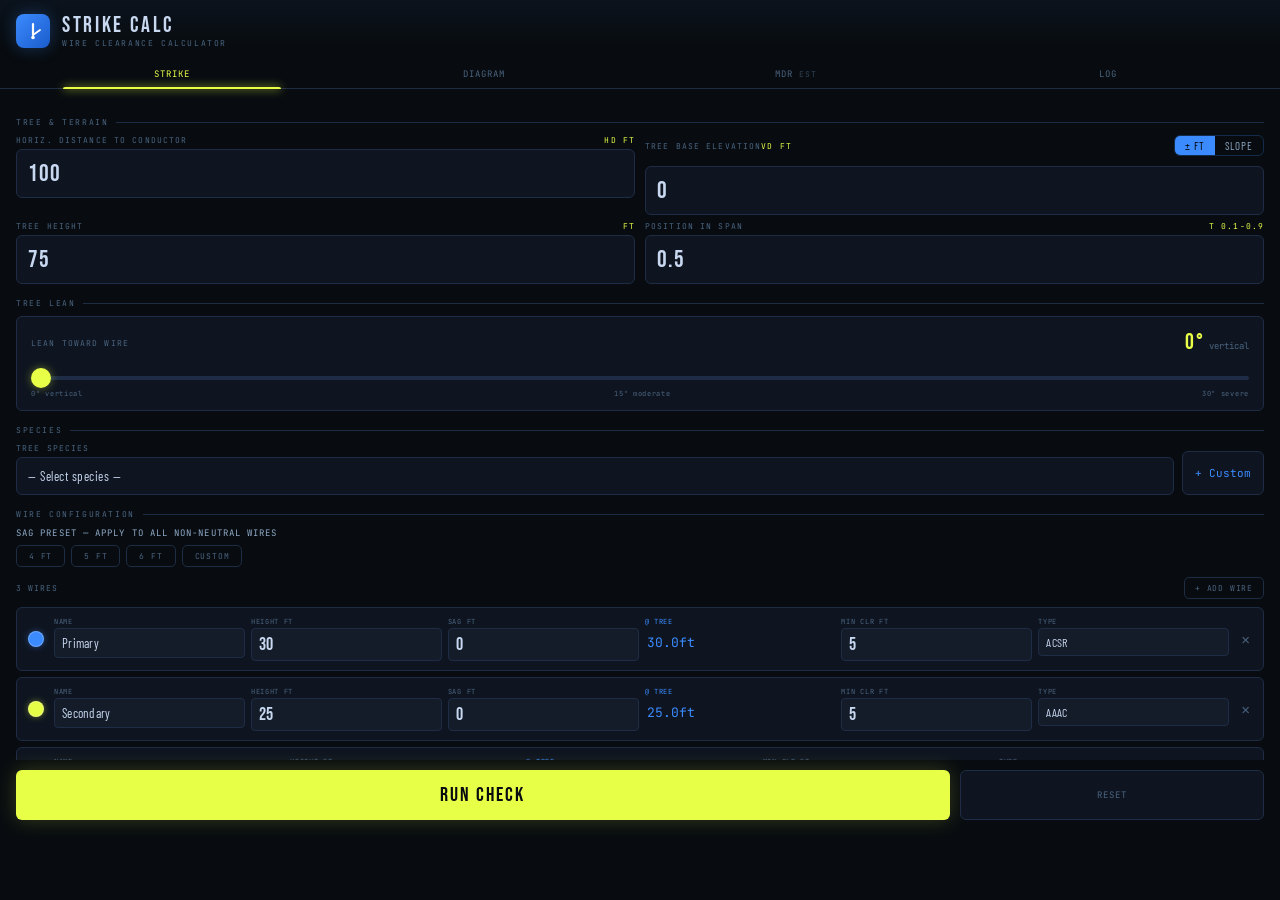
==== index (1).html @ 52b19330 "Add files via upload" ====
<!DOCTYPE html>
<html lang="en">
<head>
    <meta charset="UTF-8">
    <meta name="theme-color" content="#080c10">
    <link rel="manifest" href="./manifest.json">
    <meta name="apple-mobile-web-app-capable" content="yes">
    <meta name="apple-mobile-web-app-status-bar-style" content="black-translucent">
    <meta name="apple-mobile-web-app-title" content="Strike Calc">
    <link rel="apple-touch-icon" href="./icons/icon-192.png">
    <meta name="viewport" content="width=device-width, initial-scale=1.0, viewport-fit=cover">
    <title>Strike Calc</title>
    <link href="https://fonts.googleapis.com/css2?family=Bebas+Neue&family=JetBrains+Mono:wght@400;500&family=Barlow+Condensed:wght@400;500;600&display=swap" rel="stylesheet">
    <link rel="stylesheet" href="./styles.css">
</head>
<body>
<div id="debug-errors" style="display:none;position:fixed;bottom:0;left:0;right:0;background:#ff0040;color:white;font-family:monospace;font-size:11px;padding:8px;z-index:99999;max-height:40vh;overflow-y:auto;white-space:pre-wrap;"></div>
<script>
window.onerror = function(msg, src, line, col, err) {
    var d = document.getElementById('debug-errors');
    d.style.display = 'block';
    d.textContent += (src||'').split('/').pop() + ':' + line + ' — ' + msg + '\n';
};
window.addEventListener('unhandledrejection', function(e) {
    var d = document.getElementById('debug-errors');
    d.style.display = 'block';
    d.textContent += 'Promise: ' + (e.reason || e) + '\n';
});
</script>

    <header class="header">
        <div class="logo">
            <svg width="18" height="18" viewBox="0 0 18 18" fill="none">
                <line x1="9" y1="2" x2="9" y2="13" stroke="white" stroke-width="2.2" stroke-linecap="round" />
                <line x1="9" y1="13" x2="16" y2="8" stroke="white" stroke-width="1.8" stroke-linecap="round" />
                <circle cx="9" cy="15.5" r="1.8" fill="white" />
            </svg>
        </div>
        <div>
            <div class="app-name">Strike Calc</div>
            <div class="app-sub">Wire clearance calculator</div>
        </div>
    </header>

        <nav class="tabs">
        <button class="tab active" onclick="switchTab('calc',this)">Strike</button>
        
        <button class="tab" onclick="switchTab('viz',this)">Diagram</button>
        <button class="tab" onclick="switchTab('mdr',this)">MDR <span style="font-size:8px;opacity:.6;font-family:'JetBrains Mono',monospace">EST</span></button>
        <button class="tab" onclick="switchTab('log',this)">Log</button>
    </nav>

    <!-- ══ CALCULATOR ══ -->
    <div class="pane active" id="pane-calc">
        <div class="result" id="result">
            <div class="overall-banner" id="overall-banner">
                <span class="banner-icon" id="banner-icon"></span>
                <div><div id="banner-label"></div><div class="banner-sub" id="banner-sub"></div></div>
            </div>
            <div id="sag-applied-note" style="display:none;background:rgba(59,139,255,.08);border:1px solid rgba(59,139,255,.2);border-radius:var(--r);padding:7px 12px;font-family:'JetBrains Mono',monospace;font-size:8px;letter-spacing:.1em;color:var(--accent2);line-height:1.5"></div>
            <div id="wind-applied-note" style="display:none;background:rgba(255,159,28,.08);border:1px solid rgba(255,159,28,.25);border-radius:var(--r);padding:7px 12px;font-family:'JetBrains Mono',monospace;font-size:8px;letter-spacing:.1em;color:var(--warn);line-height:1.5"></div>
            <div id="wire-results"></div>
        </div>


        <div class="slabel">Tree &amp; terrain</div>
        <div class="grid2">
            <div class="field"><label>Horiz. Distance to Conductor <span>HD ft</span></label><input type="number" id="hd" value="100" inputmode="decimal" oninput="checkNeg(this)"></div>
            <div class="field" id="vd-field-wrap">
                <div style="display:flex;align-items:center;justify-content:space-between;margin-bottom:6px">
                    <label style="margin-bottom:0">Tree Base Elevation <span>VD ft</span></label>
                    <div style="display:flex;gap:0;border:1px solid rgba(59,139,255,.25);border-radius:6px;overflow:hidden;flex-shrink:0">
                        <button id="vd-tab-direct" onclick="switchVdMode('direct')" style="padding:3px 10px;font-family:'Barlow Condensed',sans-serif;font-size:11px;letter-spacing:.08em;background:var(--accent2);color:#000;border:none;cursor:pointer">± FT</button>
                        <button id="vd-tab-slope" onclick="switchVdMode('slope')" style="padding:3px 10px;font-family:'Barlow Condensed',sans-serif;font-size:11px;letter-spacing:.08em;background:transparent;color:var(--text2);border:none;cursor:pointer">SLOPE</button>
                    </div>
                </div>
                <div id="vd-direct-inputs">
                    <input type="number" id="vd" value="0" inputmode="decimal" oninput="checkNeg(this)" style="width:100%">
                </div>
                <div id="vd-slope-inputs" style="display:none">
                    <div style="display:grid;grid-template-columns:1fr 1fr;gap:8px;margin-bottom:8px">
                        <div>
                            <label style="font-size:9px;letter-spacing:.1em;color:var(--text2);text-transform:uppercase">HD: Under Conductor → Tree Base ft</label>
                            <input type="number" id="vd-slope-hd" inputmode="decimal" placeholder="0" oninput="calcSlopeVd()" style="width:100%">
                        </div>
                        <div>
                            <label style="font-size:9px;letter-spacing:.1em;color:var(--text2);text-transform:uppercase">Ground Angle ° (+ uphill / − downhill)</label>
                            <input type="number" id="vd-slope-angle" inputmode="decimal" placeholder="0" oninput="calcSlopeVd()" style="width:100%">
                        </div>
                    </div>
                    <div style="display:flex;align-items:center;gap:10px;padding:8px 10px;background:rgba(59,139,255,.07);border-radius:6px;border:1px solid rgba(59,139,255,.15)">
                        <div style="flex:1">
                            <div style="font-family:'JetBrains Mono',monospace;font-size:9px;letter-spacing:.1em;color:var(--text2);text-transform:uppercase">Computed VD</div>
                            <div id="vd-slope-result" style="font-family:'JetBrains Mono',monospace;font-size:20px;color:var(--accent2)">—</div>
                        </div>
                        <button onclick="applySlopeVd()" style="padding:6px 12px;background:var(--accent2);color:#000;border:none;border-radius:6px;font-family:'Barlow Condensed',sans-serif;font-size:12px;letter-spacing:.08em;cursor:pointer;font-weight:600">APPLY →</button>
                    </div>
                    <input type="hidden" id="vd-hidden" value="0">
                </div>
            </div>
        </div>        <div class="grid2">
            <div class="field"><label>Tree Height <span>ft</span></label><input type="number" id="th" value="75" inputmode="decimal" oninput="checkNeg(this)"></div>
            <div class="field"><label>Position in Span <span>t 0.1-0.9</span></label><input type="number" id="span-pos" value="0.5" inputmode="decimal" oninput="updateEffHt()" onblur="updateSpanPos(this.value); updateEffHt();"></div>
        </div>

        <div class="slabel">Tree lean</div>
        <div style="background:var(--surf);border:1px solid var(--border);border-radius:var(--r);padding:12px 14px;margin-bottom:4px">
            <div style="display:flex;justify-content:space-between;align-items:center;margin-bottom:8px">
                <div style="font-family:'JetBrains Mono',monospace;font-size:8px;letter-spacing:.14em;color:var(--muted);text-transform:uppercase">Lean toward wire</div>
                <div style="display:flex;align-items:baseline;gap:4px">
                    <span id="lean-val" style="font-family:'Bebas Neue',sans-serif;font-size:22px;color:var(--accent);letter-spacing:.05em">0°</span>
                    <span id="lean-label" style="font-family:'JetBrains Mono',monospace;font-size:9px;color:var(--muted)">vertical</span>
                </div>
            </div>
            <input type="range" id="lean-angle" min="0" max="30" step="1" value="0" oninput="updateLean(this.value)">
            <div style="display:flex;justify-content:space-between;margin-top:6px;font-family:'JetBrains Mono',monospace;font-size:7px;color:var(--muted);letter-spacing:.1em">
                <span>0° vertical</span><span>15° moderate</span><span>30° severe</span>
            </div>
        </div>

        <div class="slabel">Species</div>
        <div class="species-row">
            <div class="field">
                <label>Tree species <span id="custom-species-hint" style="display:none;color:var(--accent2)">custom</span></label>
                <select id="species-select" onchange="onSpeciesChange(this)">
                    <option value="">— Select species —</option>
                    <optgroup label="Common Central Valley Trees">
                        <option value="Valley Oak">Valley Oak</option>
                        <option value="Blue Oak">Blue Oak</option>
                        <option value="Interior Live Oak">Interior Live Oak</option>
                        <option value="Incense Cedar">Incense Cedar</option>
                        <option value="Gray Pine">Gray Pine</option>
                        <option value="Sugar Pine">Sugar Pine</option>
                        <option value="Aleppo Pine">Aleppo Pine</option>
                        <option value="Monterey Pine">Monterey Pine</option>
                        <option value="White Fir">White Fir</option>
                        <option value="Ponderosa Pine">Ponderosa Pine</option>
                        <option value="White Alder">White Alder</option>
                        <option value="Fremont Cottonwood">Fremont Cottonwood</option>
                        <option value="California Sycamore">California Sycamore</option>
                        <option value="Box Elder">Box Elder</option>
                        <option value="Eucalyptus">Eucalyptus</option>
                        <option value="Tree of Heaven">Tree of Heaven</option>
                        <option value="Black Walnut">Black Walnut</option>
                        <option value="Oregon Ash">Oregon Ash</option>
                        <option value="Willow">Willow</option>
                        <option value="Privet">Privet</option>
                        <option value="Chinese Pistache">Chinese Pistache</option>
                        <option value="Ailanthus">Ailanthus</option>
                        <option value="Maple">Maple</option>
                        <option value="Poplar">Poplar</option>
                        <option value="California Bay">California Bay</option>
                        <option value="Giant Sequoia">Giant Sequoia</option>
                    </optgroup>
                    <optgroup label="Custom" id="custom-species-group"></optgroup>
                </select>
            </div>
            <button class="species-add-btn" onclick="addCustomSpecies()">+ Custom</button>
        </div>


        <div class="slabel">Wire configuration</div>
        <div style="margin-bottom:10px">
            <div style="font-family:'JetBrains Mono',monospace;font-size:9px;letter-spacing:.12em;color:var(--text2);text-transform:uppercase;margin-bottom:6px">Sag preset — apply to all non-neutral wires</div>
            <div style="display:flex;gap:6px;flex-wrap:wrap">
                <button class="btn-small" onclick="applySagPreset(4)" style="padding:5px 12px" title="Morning / cool / tight span">4 ft</button>
                <button class="btn-small" onclick="applySagPreset(5)" style="padding:5px 12px" title="Typical / warm afternoon">5 ft</button>
                <button class="btn-small" onclick="applySagPreset(6)" style="padding:5px 12px" title="Hot afternoon / long span / older line">6 ft</button>
                <button class="btn-small" id="sag-custom-btn" onclick="toggleSagCustom()" style="padding:5px 12px">Custom</button>
            </div>
            <div id="sag-custom-wrap" style="display:none;margin-top:8px">
                <div style="display:flex;gap:8px;align-items:center">
                    <input type="number" id="sag-custom-val" inputmode="decimal" placeholder="ft" style="width:80px">
                    <button class="btn-small" onclick="applySagCustom()" style="padding:5px 14px;background:var(--accent2);color:#000;border-color:var(--accent2)">Apply</button>
                </div>
            </div>
        </div>
        <div class="wire-add-row">
            <span id="wire-count-lbl" style="font-family:'JetBrains Mono',monospace;font-size:8px;letter-spacing:.12em;color:var(--muted);text-transform:uppercase">3 wires</span>
            <button class="btn-small" onclick="addWire()">+ Add Wire</button>
        </div>
        <div class="wire-list" id="wire-list"></div>

        <div class="btn-row">
            <button class="btn-run" onclick="runCheck()">Run Check</button>
            <button class="btn-reset" onclick="resetForm()">Reset</button>
        </div>

        <div id="calc-validation" class="validation-box" style="display:none"></div>

        
    </div>

    <!-- ══ SAG ══ -->
    <div class="pane" id="pane-sag">
        <div style="background:var(--surf2);border:1px solid var(--border);border-radius:var(--r);padding:10px 12px;margin-bottom:4px">
            <div style="font-family:'JetBrains Mono',monospace;font-size:8px;letter-spacing:.14em;color:var(--accent2);text-transform:uppercase;margin-bottom:4px">How to measure</div>
            <div style="font-family:'Barlow Condensed',sans-serif;font-size:13px;color:var(--text2);line-height:1.4">Use a rangefinder: shoot to the <b style="color:var(--text)">conductor attachment point</b>, then to the <b style="color:var(--text)">lowest point of the wire</b> at mid-span. Enter both readings below.</div>
        </div>
        <div class="slabel">Rangefinder readings</div>
        <div class="grid2">
            <div class="field"><label>Pole Height <span>ft</span></label><input type="number" id="sag-pole" value="35" inputmode="decimal" placeholder="—"></div>
            <div class="field"><label>Wire Low Point <span>ft</span></label><input type="number" id="sag-wire-low" value="33" inputmode="decimal" placeholder="—"></div>
        </div>
        <div class="grid2">
            <div class="field"><label>Span Length <span>ft</span></label><input type="number" id="sag-span" value="300" inputmode="decimal" placeholder="—"></div>
            <div class="field" id="sag-computed-field" style="opacity:0.6;pointer-events:none">
                <label>Measured Sag <span>ft</span></label>
                <input type="number" id="sag-measured" value="" inputmode="decimal" placeholder="auto" readonly style="border-style:dashed">
            </div>
        </div>
        <div class="slabel">Temperature</div>
        <div class="grid2">
            <div class="field"><label>Current Temp <span>°F</span></label><input type="number" id="sag-t-now" value="75" inputmode="decimal"></div>
            <div class="field"><label>Max Expected <span>°F</span></label><input type="number" id="sag-t-max" value="115" inputmode="decimal"></div>
        </div>
        <div class="slabel">Wind Sway <span style="font-family:'JetBrains Mono',monospace;font-size:8px;opacity:.6;letter-spacing:.08em">ESTIMATE</span></div>
        <div style="background:var(--surf);border:1px solid var(--border);border-radius:var(--r);padding:12px 14px;margin-bottom:4px">
            <div class="grid2" style="margin-bottom:8px">
                <div class="field">
                    <label>Mode</label>
                    <select id="wind-mode">
                        <option value="sierra" selected>Sierra Peak (recommended)</option>
                        <option value="off">Off</option>
                    </select>
                </div>
                <div class="field"><label>Peak Wind <span>mph</span></label><input type="number" id="wind-peak-mph" value="40" inputmode="decimal" min="0"></div>
            </div>
            <div style="font-family:'Barlow Condensed',sans-serif;font-size:12px;color:var(--text2);line-height:1.4">
                Screening estimate only. Sierra rule-of-thumb blowout — not an engineering model. Use for relative comparison, not compliance determinations.
            </div>
        </div>        <div class="btn-row">
            <button class="btn-run" onclick="runSag()">Calculate Sag</button>
            <button class="btn-reset" onclick="resetSag()">Reset</button>
        </div>
        <div id="sag-validation" class="validation-box" style="display:none"></div>
        <div class="sag-result" id="sag-result">
            <div class="sag-top">
                <div class="sag-top-label">Worst-case sag</div>
                <div class="sag-top-val"><span id="sag-val">—</span><span class="sag-top-unit"> ft</span></div>
                <div class="sag-top-sub" id="sag-sub"></div>
            </div>
            <div class="sag-metrics">
                <div class="smet"><div class="smet-lbl">Now</div><div class="smet-val" id="sm-inst">—<span class="smet-unit">ft</span></div></div>
                <div class="smet"><div class="smet-lbl">@ Max°F</div><div class="smet-val" id="sm-temp">—<span class="smet-unit">ft</span></div></div>
                <div class="smet"><div class="smet-lbl">Delta</div><div class="smet-val" id="sm-delta">—<span class="smet-unit">ft</span></div></div>
            </div>
            <div class="sag-visual"><canvas id="sagCanvas"></canvas></div>
            <div style="padding:10px 14px;border-top:1px solid var(--border)">
                <button class="btn-small" onclick="pushSagToCalc()" style="width:100%;padding:9px;text-align:center;color:var(--accent2);border-color:rgba(59,139,255,.3)">→ Use worst-case sag in clearance check</button>
            </div>
        </div>
    </div>

    <!-- ══ DIAGRAM ══ -->
    <div class="pane" id="pane-viz">
        <div class="viz-wrap">
            <div class="viz-header">
                <div class="viz-header-left">
                    <div class="viz-header-icon">
                        <svg width="14" height="14" viewBox="0 0 14 14" fill="none">
                            <path d="M7 1v9M7 10l5-3" stroke="#3b8bff" stroke-width="1.5" stroke-linecap="round" />
                            <circle cx="7" cy="12" r="1.2" fill="#3b8bff" />
                        </svg>
                    </div>
                    <div><div class="viz-title">Strike Diagram</div><div class="viz-sub" id="viz-sub-label">Side profile</div></div>
                </div>
                <span class="viz-badge" id="viz-badge">No Data</span>
            </div>

            <!-- view toggle -->
            <div id="viz-toggle-row" style="display:flex;gap:0;border-bottom:1px solid var(--border)">
                <button id="tog-2d" onclick="setVizMode('2d')"
                        style="flex:1;padding:7px 0;background:rgba(59,139,255,.12);border:none;border-right:1px solid var(--border);
               font-family:'JetBrains Mono',monospace;font-size:8px;letter-spacing:.12em;text-transform:uppercase;
               color:var(--accent2);cursor:pointer;-webkit-tap-highlight-color:transparent">
                    Side Profile
                </button>
                <button id="tog-iso" onclick="setVizMode('iso')"
                        style="flex:1;padding:7px 0;background:none;border:none;
               font-family:'JetBrains Mono',monospace;font-size:8px;letter-spacing:.12em;text-transform:uppercase;
               color:var(--muted);cursor:pointer;-webkit-tap-highlight-color:transparent">
                    3D Span View
                </button>
            </div>

            <canvas id="vizCanvas"></canvas>
            <canvas id="isoCanvas" style="display:none;width:100%;background:var(--bg)"></canvas>
            <canvas id="mdrCanvas" style="display:none;width:100%;background:var(--bg)"></canvas>

            <div class="viz-legend" id="viz-legend" style="display:none"></div>
            <div class="viz-stats" id="viz-stats" style="display:none">
                <div class="vstat"><div class="vstat-lbl">Elevation</div><div class="vstat-val" id="vs-elev">—</div></div>
                <div class="vstat"><div class="vstat-lbl">Wires</div><div class="vstat-val" id="vs-wires">—</div></div>
                <div class="vstat"><div class="vstat-lbl" style="font-size:8px;line-height:1.2">Ft to<br>Contact</div><div class="vstat-val" id="vs-margin">—</div></div>
            </div>
            <div class="viz-empty" id="viz-empty">
                <span class="viz-empty-icon">⚡</span>Run a check to populate
            </div>
        </div>
    </div>
    <!-- ══ MDR FORECAST ══ -->
    <div class="pane" id="pane-mdr">
        <div style="background:var(--surf2);border:1px solid var(--border);border-radius:var(--r);padding:10px 12px;margin-bottom:8px">
            <div style="font-family:'JetBrains Mono',monospace;font-size:8px;letter-spacing:.14em;color:var(--accent2);text-transform:uppercase;margin-bottom:4px">Growth / MDR forecast — Screening Estimate</div>
            <div style="font-family:'Barlow Condensed',sans-serif;font-size:13px;color:var(--text2);line-height:1.4">Screening estimate only. Uses linear growth and simplified sag/wind models — not an engineering or biological forecast. Results indicate relative risk, not compliance determinations.</div>
        </div>

        <div class="slabel">Geometry Inputs</div>
        <div class="grid2">
            <div class="field"><label>Horizontal Distance <span>ft</span></label><input type="number" id="mdr-hd" value="8" inputmode="decimal"></div>
            <div class="field"><label>Vertical Distance (Magnitude) <span>ft</span></label><input type="number" id="mdr-vd" value="7" inputmode="decimal"></div>
        </div>
        <div class="grid2" style="margin-top:6px;margin-bottom:6px">
            <div class="field"><label>Position In Span <span>t 0.1-0.9</span></label><input type="number" id="mdr-span-pos" min="0.1" max="0.9" step="0.1" value="0.5" inputmode="decimal"></div>
            <div class="field"><label>Vertical Direction</label><select id="mdr-vd-dir"><option value="below" selected>Below line</option><option value="above">Above line</option></select></div>
        </div>

        <div class="slabel">MDR Inputs</div>
        <div class="grid2">
            <div class="field"><label>Annual Growth Toward Line <span>ft/yr</span></label><input type="number" id="mdr-growth" value="2" inputmode="decimal"></div>
            <div class="field"><label>MDR Threshold <span>ft</span></label><input type="number" id="mdr-threshold" value="5" inputmode="decimal"></div>
        </div>
        <div class="grid2">
            <div class="field"><label>Current MDR (Optional) <span>ft</span></label><input type="number" id="mdr-current" value="" inputmode="decimal" placeholder="leave blank to use geometry"></div>
            <div class="field"><label>Basis</label><select id="mdr-basis"><option value="geometry" selected>Geometry (recommended)</option><option value="current">Current MDR only</option></select></div>
        </div>

        <div class="slabel">Breakdown Adjustments</div>
        <div class="grid2">
            <div class="field"><label>Line Sag Constant (Current) <span>ft</span></label><input type="number" id="mdr-sag-current" value="0" inputmode="decimal"></div>
            <div class="field"><label>Expected Extra Sag <span>ft</span></label><input type="number" id="mdr-sag-extra" value="0" inputmode="decimal"></div>
        </div>
        <div class="grid2">
            <div class="field"><label>Wind Sway <span>ft</span></label><input type="number" id="mdr-sway" value="0" inputmode="decimal"></div>
            <div class="field"><label>Total Sag At Worst <span>ft</span></label><input type="number" id="mdr-sag-total" value="0" inputmode="decimal" readonly style="border-style:dashed"></div>
        </div>

        <div class="btn-row">
            <button class="btn-run" onclick="runMdrForecast()">Run Forecast</button>
            <button class="btn-reset" onclick="resetMdrForecast()">Reset</button>
        </div>
        <div id="mdr-validation" class="validation-box" style="display:none"></div>

        <div class="sag-result" id="mdr-result" style="display:none">
            <div class="sag-top">
                <div class="sag-top-label">Years To MDR Breach</div>
                <div class="sag-top-val"><span id="mdr-years">—</span><span class="sag-top-unit"> yr</span></div>
                <div class="sag-top-sub" id="mdr-sub">—</div>
            </div>
            <div class="sag-metrics">
                <div class="smet"><div class="smet-lbl">Base Radial</div><div class="smet-val" id="mdr-base-radial">—</div></div>
                <div class="smet"><div class="smet-lbl">Worst Radial</div><div class="smet-val" id="mdr-hyp">—</div></div>
                <div class="smet"><div class="smet-lbl">Remaining</div><div class="smet-val" id="mdr-used">—</div></div>
            </div>
            <div class="sag-metrics" style="border-top:1px solid var(--border)">
                <div class="smet"><div class="smet-lbl">HD Used</div><div class="smet-val" id="mdr-eff-hd">—</div></div>
                <div class="smet"><div class="smet-lbl">VD Used</div><div class="smet-val" id="mdr-eff-vd">—</div></div>
                <div class="smet"><div class="smet-lbl">Years To Strike</div><div class="smet-val" id="mdr-strike">—</div></div>
            </div>
            <div class="sag-metrics" style="border-top:1px solid var(--border)">
                <div class="smet"><div class="smet-lbl">Extra Sag Used</div><div class="smet-val" id="mdr-sag-used">—</div></div>
                <div class="smet"><div class="smet-lbl">Wind Sway Used</div><div class="smet-val" id="mdr-sway-used">—</div></div>
                <div class="smet"><div class="smet-lbl">Basis</div><div class="smet-val" id="mdr-basis-used">—</div></div>
            </div>
            <div style="padding:10px 14px;border-top:1px solid var(--border);font-family:'JetBrains Mono',monospace;font-size:9px;color:var(--muted);letter-spacing:.08em;text-transform:uppercase">Diagram moved to Diagram tab</div>
        </div>
    </div>
    <!-- ══ LOG ══ -->
    <div class="pane" id="pane-log">
        <div class="log-hdr">
            <span class="log-count" id="log-count">0 Entries</span>
            <button class="log-clear" onclick="clearLog()">Clear All</button>
        </div>
        <div id="log-list"><div class="log-empty">No checks logged yet</div></div>
    </div>

        <script src="./js/state.js"></script>
    <script src="./js/species.js"></script>
    <script src="./js/wires.js"></script>
    <script src="./js/calc.js"></script>
    <script src="./js/log.js"></script>
    <script src="./js/sag.js"></script>
    <script src="./js/viz.js"></script>
    <script src="./js/mdr.js"></script>
    <script src="./js/tabs.js"></script>
    <script src="./js/main.js"></script>

    <script>
      if ('serviceWorker' in navigator) {
        window.addEventListener('load', () => {
          navigator.serviceWorker.register('./sw.js')
            .then(r => console.log('SW registered:', r.scope))
            .catch(e => console.warn('SW failed:', e));
        });
      }
    </script>
</body>
</html>
---- styles.css ----
:root {
            --bg: #080c10;
            --surf: #0f1520;
            --surf2: #141c2a;
            --surf3: #1a2438;
            --border: #1e2d45;
            --border2: #253452;
            --accent: #e8ff47;
            --accent2: #3b8bff;
            --danger: #ff4757;
            --success: #2ecc71;
            --warn: #ff9f1c;
            --text: #c8d8f0;
            --text2: #8faac8;
            --muted: #4a6480;
            --r: 6px;
            --r2: 10px;
        }

        *, *::before, *::after {
            box-sizing: border-box;
            margin: 0;
            padding: 0
        }

        html {
            height: 100%
        }

        body {
            height: 100%;
            height: 100dvh;
            background: var(--bg);
            color: var(--text);
            font-family: 'Barlow Condensed',sans-serif;
            display: flex;
            flex-direction: column;
            overflow: hidden;
            width: 100%
        }

        .header {
            flex-shrink: 0;
            display: flex;
            align-items: center;
            gap: 12px;
            padding: 14px 16px 0;
            padding-top: max(14px, env(safe-area-inset-top, 14px));
            background: linear-gradient(180deg,rgba(59,139,255,.05) 0%,transparent 100%)
        }

        .logo {
            width: 34px;
            height: 34px;
            background: linear-gradient(135deg,var(--accent2),#1a5ccc);
            border-radius: 8px;
            display: grid;
            place-items: center;
            flex-shrink: 0;
            box-shadow: 0 0 16px rgba(59,139,255,.3)
        }

        .app-name {
            font-family: 'Bebas Neue',sans-serif;
            font-size: 22px;
            letter-spacing: .12em;
            line-height: 1
        }

        .app-sub {
            font-family: 'JetBrains Mono',monospace;
            font-size: 8px;
            letter-spacing: .2em;
            color: var(--muted);
            text-transform: uppercase;
            margin-top: 1px
        }

        .tabs {
            flex-shrink: 0;
            display: flex;
            margin-top: 12px;
            padding: 0 16px;
            border-bottom: 1px solid var(--border)
        }

        .tab {
            flex: 1;
            padding: 8px 0;
            background: none;
            border: none;
            font-family: 'JetBrains Mono',monospace;
            font-size: 9px;
            letter-spacing: .12em;
            text-transform: uppercase;
            color: var(--muted);
            cursor: pointer;
            position: relative;
            -webkit-tap-highlight-color: transparent;
            transition: color .2s
        }

            .tab.active {
                color: var(--accent)
            }

                .tab.active::after {
                    content: '';
                    position: absolute;
                    bottom: -1px;
                    left: 15%;
                    right: 15%;
                    height: 2px;
                    background: var(--accent);
                    box-shadow: 0 0 8px var(--accent);
                    border-radius: 2px 2px 0 0
                }

        .pane {
            display: none;
            flex: 1;
            overflow-y: auto;
            -webkit-overflow-scrolling: touch;
            padding: 14px 16px;
            padding-bottom: max(env(safe-area-inset-bottom, 14px), 80px)
        }

            .pane.active {
                display: block
            }

        .slabel {
            font-family: 'JetBrains Mono',monospace;
            font-size: 8px;
            letter-spacing: .2em;
            color: var(--muted);
            text-transform: uppercase;
            margin: 14px 0 8px;
            display: flex;
            align-items: center;
            gap: 8px
        }

            .slabel:first-child {
                margin-top: 2px
            }

            .slabel::after {
                content: '';
                flex: 1;
                height: 1px;
                background: var(--border)
            }

        .grid2 {
            display: grid;
            grid-template-columns: 1fr 1fr;
            gap: 10px;
            margin-bottom: 6px
        }

        .grid3 {
            display: grid;
            grid-template-columns: repeat(auto-fit, minmax(72px, 1fr));
            gap: 8px;
            margin-bottom: 6px
        }

        .field {
            display: flex;
            flex-direction: column;
            gap: 4px
        }

            .field label {
                font-family: 'JetBrains Mono',monospace;
                font-size: 8px;
                letter-spacing: .14em;
                color: var(--muted);
                text-transform: uppercase;
                display: flex;
                justify-content: space-between
            }

                .field label span {
                    color: var(--accent)
                }

            .field input, .field select {
                width: 100%;
                background: var(--surf);
                border: 1px solid var(--border);
                border-radius: var(--r);
                padding: 9px 11px;
                color: var(--text);
                font-family: 'Bebas Neue',sans-serif;
                font-size: 24px;
                letter-spacing: .04em;
                outline: none;
                -webkit-appearance: none;
                transition: border-color .15s,box-shadow .15s
            }

            .field select {
                font-size: 13px;
                font-family: 'Barlow Condensed',sans-serif;
                letter-spacing: .04em;
                padding: 10px 11px
            }

                .field input:focus, .field select:focus {
                    border-color: var(--accent2);
                    box-shadow: 0 0 0 2px rgba(59,139,255,.15)
                }

            .field input.neg {
                color: var(--warn)
            }

        .toggle-row {
            display: flex;
            gap: 6px;
            margin-bottom: 10px
        }

        .tog {
            flex: 1;
            padding: 7px 4px;
            background: var(--surf);
            border: 1px solid var(--border);
            border-radius: var(--r);
            font-family: 'JetBrains Mono',monospace;
            font-size: 8px;
            letter-spacing: .1em;
            text-transform: uppercase;
            color: var(--muted);
            cursor: pointer;
            text-align: center;
            transition: all .15s;
            -webkit-tap-highlight-color: transparent
        }

            .tog.active {
                background: rgba(59,139,255,.12);
                border-color: var(--accent2);
                color: var(--accent2)
            }

        .btn-row {
            display: flex;
            gap: 10px;
            margin-top: 10px;
            margin-bottom: 14px;
            position: sticky;
            bottom: 0;
            background: var(--bg);
            padding: 10px 0 env(safe-area-inset-bottom, 10px);
            z-index: 10;
        }

        .btn-run {
            flex: 3;
            background: var(--accent);
            color: #080c10;
            border: none;
            border-radius: var(--r);
            padding: 13px;
            font-family: 'Bebas Neue',sans-serif;
            font-size: 20px;
            letter-spacing: .1em;
            cursor: pointer;
            -webkit-tap-highlight-color: transparent;
            transition: opacity .15s,transform .1s;
            box-shadow: 0 0 20px rgba(232,255,71,.2)
        }

            .btn-run:active {
                opacity: .85;
                transform: scale(.98)
            }

        .btn-reset {
            flex: 1;
            background: var(--surf);
            color: var(--muted);
            border: 1px solid var(--border);
            border-radius: var(--r);
            font-family: 'JetBrains Mono',monospace;
            font-size: 9px;
            letter-spacing: .1em;
            text-transform: uppercase;
            cursor: pointer;
            -webkit-tap-highlight-color: transparent
        }

        .btn-small {
            background: none;
            border: 1px solid var(--border);
            border-radius: 5px;
            color: var(--muted);
            font-family: 'JetBrains Mono',monospace;
            font-size: 8px;
            letter-spacing: .1em;
            text-transform: uppercase;
            padding: 5px 10px;
            cursor: pointer;
            -webkit-tap-highlight-color: transparent;
            transition: all .15s
        }
        /* species row */
        .species-row {
            display: flex;
            gap: 8px;
            align-items: flex-end;
            margin-bottom: 6px
        }

            .species-row .field {
                flex: 1
            }

        .species-add-btn {
            flex-shrink: 0;
            height: 44px;
            padding: 0 12px;
            background: var(--surf);
            border: 1px solid var(--border);
            border-radius: var(--r);
            color: var(--accent2);
            font-family: 'JetBrains Mono',monospace;
            font-size: 11px;
            cursor: pointer;
            -webkit-tap-highlight-color: transparent;
            white-space: nowrap;
            margin-bottom: 0
        }
        /* wire list */
        .wire-list {
            display: flex;
            flex-direction: column;
            gap: 6px;
            margin-bottom: 8px
        }

        .wire-row {
            background: var(--surf);
            border: 1px solid var(--border);
            border-radius: var(--r);
            padding: 9px 11px;
            display: flex;
            align-items: center;
            gap: 10px
        }

        .wire-color-wrap {
            position: relative;
            flex-shrink: 0
        }

        .wire-color-dot {
            width: 16px;
            height: 16px;
            border-radius: 50%;
            border: 1px solid rgba(255,255,255,.25);
            cursor: pointer;
            background: transparent;
            padding: 0
        }

        .wire-color-menu {
            position: absolute;
            left: 22px;
            top: -6px;
            display: none;
            grid-template-columns: repeat(4, 18px);
            gap: 6px;
            background: var(--surf2);
            border: 1px solid var(--border2);
            border-radius: 8px;
            padding: 8px;
            z-index: 20;
            box-shadow: 0 8px 24px rgba(0,0,0,.45)
        }

        .wire-color-menu.show {
            display: grid
        }

        .wire-color-swatch {
            width: 18px;
            height: 18px;
            border-radius: 50%;
            border: 1px solid rgba(255,255,255,.3);
            cursor: pointer;
            padding: 0
        }

        .wire-row-fields {
            flex: 1;
            display: grid;
            grid-template-columns: repeat(auto-fit, minmax(72px, 1fr));
            gap: 6px
        }

        .wire-row-field {
            display: flex;
            flex-direction: column;
            gap: 2px
        }

            .wire-row-field label {
                font-family: 'JetBrains Mono',monospace;
                font-size: 7px;
                letter-spacing: .1em;
                color: var(--muted);
                text-transform: uppercase
            }

            .wire-row-field input, .wire-row-field select {
                background: var(--surf2);
                border: 1px solid var(--border);
                border-radius: 4px;
                padding: 5px 7px;
                color: var(--text);
                font-family: 'Bebas Neue',sans-serif;
                font-size: 18px;
                outline: none;
                -webkit-appearance: none;
                width: 100%;
                transition: border-color .15s
            }

                .wire-row-field input[type=text] {
                    font-family: 'Barlow Condensed',sans-serif;
                    font-size: 13px;
                    letter-spacing: .02em;
                    padding: 6px 7px
                }

                .wire-row-field select {
                    font-family: 'Barlow Condensed',sans-serif;
                    font-size: 12px;
                    letter-spacing: .02em;
                    -webkit-appearance: none;
                    appearance: none;
                    padding: 6px 7px;
                }

                .wire-row-field input:focus, .wire-row-field select:focus {
                    border-color: var(--accent2)
                }

        .wire-del {
            background: none;
            border: none;
            color: var(--muted);
            font-size: 15px;
            cursor: pointer;
            padding: 0 2px;
            flex-shrink: 0;
            line-height: 1;
            transition: color .15s
        }

            .wire-del:active {
                color: var(--danger)
            }

        .wire-add-row {
            display: flex;
            justify-content: space-between;
            align-items: center;
            margin-bottom: 8px
        }

        /* results */
        .result {
            display: none;
            flex-direction: column;
            gap: 8px;
            animation: up .2s ease
        }

            .result.show {
                display: flex
            }

        @keyframes up {
            from {
                opacity: 0;
                transform: translateY(5px)
            }

            to {
                opacity: 1;
                transform: none
            }
        }

        .overall-banner {
            border-radius: var(--r2);
            padding: 14px 16px;
            display: flex;
            align-items: center;
            gap: 12px;
            font-family: 'Bebas Neue',sans-serif;
            font-size: 24px;
            letter-spacing: .1em;
            border: 1px solid
        }

            .overall-banner.clear {
                background: rgba(46,204,113,.08);
                border-color: rgba(46,204,113,.2);
                color: var(--success)
            }

            .overall-banner.strike {
                background: rgba(255,71,87,.08);
                border-color: rgba(255,71,87,.2);
                color: var(--danger)
            }

            .overall-banner.warn {
                background: rgba(255,159,28,.08);
                border-color: rgba(255,159,28,.2);
                color: var(--warn)
            }

        .banner-icon {
            font-size: 22px;
            flex-shrink: 0
        }

        .banner-sub {
            font-family: 'Barlow Condensed',sans-serif;
            font-size: 13px;
            color: var(--text2);
            margin-top: 1px;
            font-weight: 400;
            letter-spacing: .02em
        }

        .wire-result {
            background: var(--surf);
            border: 1px solid var(--border);
            border-radius: var(--r);
            overflow: hidden
        }

        .wire-result-top {
            display: flex;
            align-items: center;
            gap: 10px;
            padding: 9px 12px
        }

            .wire-result-top.clear {
                background: rgba(46,204,113,.06);
                border-bottom: 1px solid rgba(46,204,113,.12)
            }

            .wire-result-top.strike {
                background: rgba(255,71,87,.06);
                border-bottom: 1px solid rgba(255,71,87,.12)
            }

            .wire-result-top.warn {
                background: rgba(255,159,28,.06);
                border-bottom: 1px solid rgba(255,159,28,.12)
            }

        .res-dot {
            width: 8px;
            height: 8px;
            border-radius: 50%;
            flex-shrink: 0
        }

        .res-icon {
            font-size: 14px;
            flex-shrink: 0
        }

        .clear .res-icon {
            color: var(--success)
        }

        .strike .res-icon {
            color: var(--danger)
        }

        .warn .res-icon {
            color: var(--warn)
        }

        .res-name {
            font-family: 'Bebas Neue',sans-serif;
            font-size: 17px;
            letter-spacing: .07em;
            flex: 1
        }

        .res-verdict {
            font-family: 'Bebas Neue',sans-serif;
            font-size: 17px;
            letter-spacing: .06em
        }

        .clear .res-verdict {
            color: var(--success)
        }

        .strike .res-verdict {
            color: var(--danger)
        }

        .warn .res-verdict {
            color: var(--warn)
        }

        .res-metrics {
            display: flex
        }

        .rmet {
            flex: 1;
            padding: 8px 10px;
            border-right: 1px solid var(--border)
        }

            .rmet:last-child {
                border-right: none
            }

        .rmet-lbl {
            font-family: 'JetBrains Mono',monospace;
            font-size: 7px;
            letter-spacing: .12em;
            color: var(--muted);
            text-transform: uppercase;
            margin-bottom: 2px
        }

        .rmet-val {
            font-family: 'Bebas Neue',sans-serif;
            font-size: 20px;
            letter-spacing: .04em;
            line-height: 1
        }

        .rmet-unit {
            font-size: 10px;
            color: var(--muted)
        }
        /* sag */
        .sag-result {
            display: none;
            background: var(--surf);
            border: 1px solid var(--border);
            border-radius: var(--r2);
            overflow: hidden;
            margin-top: 4px
        }

            .sag-result.show {
                display: block
            }

        .sag-top {
            padding: 14px 16px;
            border-bottom: 1px solid var(--border);
            background: linear-gradient(135deg,var(--surf2),var(--surf))
        }

        .sag-top-label {
            font-family: 'JetBrains Mono',monospace;
            font-size: 8px;
            letter-spacing: .2em;
            color: var(--muted);
            text-transform: uppercase;
            margin-bottom: 4px
        }

        .sag-top-val {
            font-family: 'Bebas Neue',sans-serif;
            font-size: 36px;
            letter-spacing: .05em;
            line-height: 1;
            color: var(--accent)
        }

        .sag-top-unit {
            font-size: 16px;
            color: var(--muted)
        }

        .sag-top-sub {
            font-family: 'Barlow Condensed',sans-serif;
            font-size: 12px;
            color: var(--text2);
            margin-top: 4px
        }

        .sag-metrics {
            display: flex
        }

        .smet {
            flex: 1;
            padding: 10px 12px;
            border-right: 1px solid var(--border)
        }

            .smet:last-child {
                border-right: none
            }

        .smet-lbl {
            font-family: 'JetBrains Mono',monospace;
            font-size: 7px;
            letter-spacing: .12em;
            color: var(--muted);
            text-transform: uppercase;
            margin-bottom: 2px
        }

        .smet-val {
            font-family: 'Bebas Neue',sans-serif;
            font-size: 20px;
            letter-spacing: .04em;
            line-height: 1
        }

        .smet-unit {
            font-size: 10px;
            color: var(--muted)
        }

        .sag-visual {
            padding: 14px;
            background: var(--bg)
        }

        #sagCanvas,
        #mdrCanvas {
            width: 100%;
            display: block;
            border-radius: 4px
        }
        /* viz */
        .viz-wrap {
            background: var(--surf);
            border: 1px solid var(--border);
            border-radius: var(--r2);
            overflow: hidden;
            margin-bottom: 12px;
            box-shadow: 0 4px 32px rgba(0,0,0,.5)
        }

        .viz-header {
            display: flex;
            justify-content: space-between;
            align-items: center;
            padding: 12px 16px;
            background: linear-gradient(90deg,var(--surf2) 0%,var(--surf) 100%);
            border-bottom: 1px solid var(--border)
        }

        .viz-header-left {
            display: flex;
            align-items: center;
            gap: 10px
        }

        .viz-header-icon {
            width: 28px;
            height: 28px;
            background: rgba(59,139,255,.1);
            border: 1px solid rgba(59,139,255,.2);
            border-radius: 6px;
            display: grid;
            place-items: center
        }

        .viz-title {
            font-family: 'Bebas Neue',sans-serif;
            font-size: 16px;
            letter-spacing: .1em;
            color: var(--text)
        }

        .viz-sub {
            font-family: 'JetBrains Mono',monospace;
            font-size: 7px;
            letter-spacing: .12em;
            color: var(--muted);
            text-transform: uppercase
        }

        .viz-badge {
            font-family: 'JetBrains Mono',monospace;
            font-size: 9px;
            padding: 4px 10px;
            border-radius: 20px;
            background: rgba(59,139,255,.12);
            color: var(--accent2);
            letter-spacing: .06em;
            border: 1px solid rgba(59,139,255,.2)
        }

        #vizCanvas {
            display: block;
            width: 100%
        }

        .viz-legend {
            display: flex;
            flex-wrap: wrap;
            gap: 8px 14px;
            padding: 9px 16px;
            border-top: 1px solid var(--border);
            background: var(--surf2)
        }

        .viz-legend-item {
            display: flex;
            align-items: center;
            gap: 5px
        }

        .viz-legend-swatch {
            width: 16px;
            height: 2px;
            flex-shrink: 0
        }

        .viz-legend-label {
            font-family: 'JetBrains Mono',monospace;
            font-size: 7px;
            letter-spacing: .1em;
            color: var(--muted);
            text-transform: uppercase
        }

        .viz-stats {
            display: flex;
            border-top: 1px solid var(--border)
        }

        .vstat {
            flex: 1;
            padding: 10px 12px;
            border-right: 1px solid var(--border);
            text-align: center
        }

            .vstat:last-child {
                border-right: none
            }

        .vstat-lbl {
            font-family: 'JetBrains Mono',monospace;
            font-size: 7px;
            letter-spacing: .14em;
            color: var(--muted);
            text-transform: uppercase;
            margin-bottom: 2px
        }

        .vstat-val {
            font-family: 'Bebas Neue',sans-serif;
            font-size: 18px;
            color: var(--text);
            letter-spacing: .04em;
            line-height: 1.2
        }

        .viz-empty {
            padding: 48px 20px;
            text-align: center;
            font-family: 'JetBrains Mono',monospace;
            font-size: 10px;
            color: var(--muted);
            letter-spacing: .1em;
            background: radial-gradient(ellipse at center,var(--surf2) 0%,var(--bg) 70%)
        }

        .viz-empty-icon {
            font-size: 36px;
            margin-bottom: 12px;
            opacity: .25;
            display: block
        }
        /* log */
        .log-hdr {
            display: flex;
            justify-content: space-between;
            align-items: center;
            margin-bottom: 12px
        }

        .log-count {
            font-family: 'JetBrains Mono',monospace;
            font-size: 9px;
            color: var(--muted);
            letter-spacing: .1em
        }

        .log-clear {
            font-family: 'JetBrains Mono',monospace;
            font-size: 9px;
            color: var(--danger);
            background: none;
            border: none;
            cursor: pointer;
            letter-spacing: .1em;
            text-transform: uppercase;
            opacity: .7
        }

        .log-empty {
            text-align: center;
            padding: 40px 0;
            font-family: 'JetBrains Mono',monospace;
            font-size: 10px;
            color: var(--muted);
            letter-spacing: .1em
        }

        .log-item {
            background: var(--surf);
            border: 1px solid var(--border);
            border-radius: var(--r);
            margin-bottom: 8px;
            overflow: hidden;
            transition: border-color .15s
        }

            .log-item.expanded {
                border-color: var(--border2)
            }

        .log-item-top {
            padding: 10px 12px;
            display: flex;
            align-items: center;
            gap: 10px;
            cursor: pointer;
            -webkit-tap-highlight-color: transparent
        }

        .log-dot {
            width: 7px;
            height: 7px;
            border-radius: 50%;
            flex-shrink: 0
        }

            .log-dot.clear {
                background: var(--success)
            }

            .log-dot.strike {
                background: var(--danger)
            }

            .log-dot.warn {
                background: var(--warn)
            }

        .log-info {
            flex: 1;
            min-width: 0
        }

        .log-res {
            font-family: 'Bebas Neue',sans-serif;
            font-size: 15px;
            letter-spacing: .07em
        }

            .log-res.clear {
                color: var(--success)
            }

            .log-res.strike {
                color: var(--danger)
            }

            .log-res.warn {
                color: var(--warn)
            }

        .log-species {
            font-family: 'Barlow Condensed',sans-serif;
            font-size: 12px;
            color: var(--accent2);
            margin-top: 1px
        }

        .log-params {
            font-family: 'JetBrains Mono',monospace;
            font-size: 8px;
            color: var(--muted);
            white-space: nowrap;
            overflow: hidden;
            text-overflow: ellipsis;
            margin-top: 1px
        }

        .log-right {
            text-align: right;
            flex-shrink: 0
        }

        .log-gap-val {
            font-family: 'Bebas Neue',sans-serif;
            font-size: 20px;
            color: var(--text);
            letter-spacing: .04em
        }

        .log-gap-lbl {
            font-family: 'JetBrains Mono',monospace;
            font-size: 8px;
            color: var(--muted);
            letter-spacing: .1em;
            text-transform: uppercase
        }

        .log-chevron {
            font-size: 10px;
            color: var(--muted);
            transition: transform .2s;
            flex-shrink: 0;
            margin-left: 4px
        }

        .log-item.expanded .log-chevron {
            transform: rotate(180deg)
        }

        .log-detail {
            display: none;
            padding: 10px 12px;
            border-top: 1px solid var(--border);
            background: var(--surf2)
        }

        .log-item.expanded .log-detail {
            display: block
        }

        .log-detail-grid {
            display: grid;
            grid-template-columns: repeat(auto-fit, minmax(72px, 1fr));
            gap: 6px;
            margin-bottom: 10px
        }

        .log-detail-cell {
            display: flex;
            flex-direction: column;
            gap: 2px
        }

        .log-detail-lbl {
            font-family: 'JetBrains Mono',monospace;
            font-size: 7px;
            letter-spacing: .12em;
            color: var(--muted);
            text-transform: uppercase
        }

        .log-detail-val {
            font-family: 'Bebas Neue',sans-serif;
            font-size: 18px;
            color: var(--text);
            letter-spacing: .04em;
            line-height: 1
        }

        .log-reload-btn {
            width: 100%;
            padding: 9px;
            background: rgba(59,139,255,.1);
            border: 1px solid rgba(59,139,255,.25);
            border-radius: var(--r);
            color: var(--accent2);
            font-family: 'JetBrains Mono',monospace;
            font-size: 9px;
            letter-spacing: .1em;
            text-transform: uppercase;
            cursor: pointer;
            -webkit-tap-highlight-color: transparent;
            transition: background .15s
        }

            .log-reload-btn:active {
                background: rgba(59,139,255,.2)
            }
        /* range slider */
        input[type=range] {
            width: 100%;
            -webkit-appearance: none;
            appearance: none;
            height: 4px;
            border-radius: 2px;
            background: var(--border);
            outline: none;
            cursor: pointer
        }

            input[type=range]::-webkit-slider-thumb {
                -webkit-appearance: none;
                width: 20px;
                height: 20px;
                border-radius: 50%;
                background: var(--accent);
                cursor: pointer;
                box-shadow: 0 0 8px rgba(232,255,71,.4)
            }

            input[type=range]::-moz-range-thumb {
                width: 20px;
                height: 20px;
                border-radius: 50%;
                background: var(--accent);
                cursor: pointer;
                border: none;
                box-shadow: 0 0 8px rgba(232,255,71,.4)
            }
    



        .validation-box {
            margin: 0 0 12px;
            background: rgba(255,159,28,.08);
            border: 1px solid rgba(255,159,28,.28);
            border-radius: var(--r);
            padding: 10px 12px;
            color: var(--warn);
        }

        .validation-title {
            font-family: 'JetBrains Mono',monospace;
            font-size: 8px;
            letter-spacing: .12em;
            text-transform: uppercase;
            margin-bottom: 6px;
            color: var(--warn);
        }

        .validation-list {
            margin: 0;
            padding-left: 16px;
            color: var(--text2);
            font-family: 'Barlow Condensed',sans-serif;
            font-size: 13px;
            line-height: 1.35;
        }

        .validation-list li {
            margin: 0 0 3px;
        }

        .input-invalid {
            border-color: var(--warn) !important;
            box-shadow: 0 0 0 2px rgba(255,159,28,.15) !important;
        }
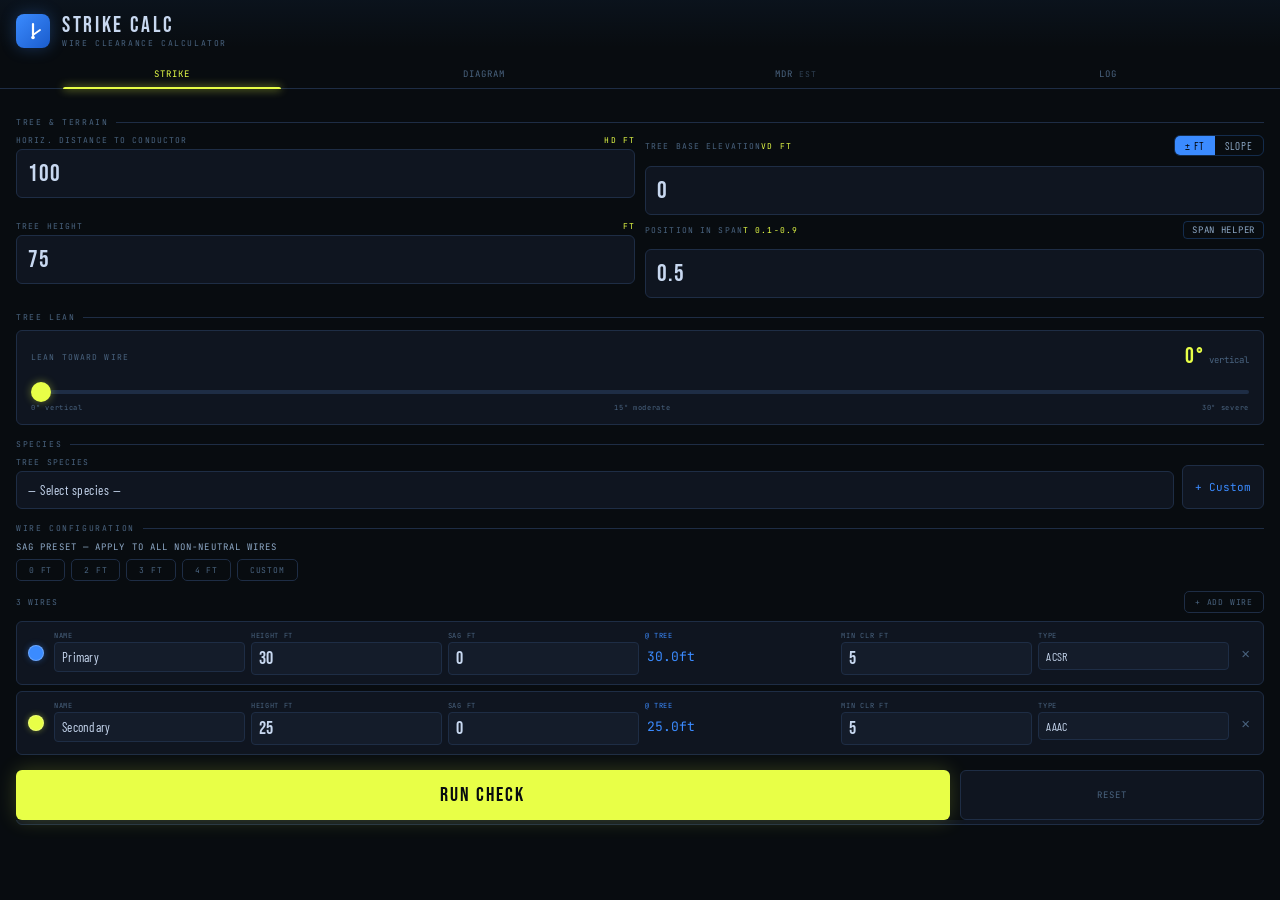
==== commit 607e2322: "Add files via upload" ====
--- a/index (1).html
+++ b/index (1).html
@@ -60,6 +60,10 @@
             <div id="sag-applied-note" style="display:none;background:rgba(59,139,255,.08);border:1px solid rgba(59,139,255,.2);border-radius:var(--r);padding:7px 12px;font-family:'JetBrains Mono',monospace;font-size:8px;letter-spacing:.1em;color:var(--accent2);line-height:1.5"></div>
             <div id="wind-applied-note" style="display:none;background:rgba(255,159,28,.08);border:1px solid rgba(255,159,28,.25);border-radius:var(--r);padding:7px 12px;font-family:'JetBrains Mono',monospace;font-size:8px;letter-spacing:.1em;color:var(--warn);line-height:1.5"></div>
             <div id="wire-results"></div>
+            <div id="result-actions" style="display:none;gap:8px;margin-top:10px">
+                <button class="btn-small" onclick="runCheck()" style="flex:1;padding:8px;text-align:center;background:rgba(59,139,255,.1);border-color:rgba(59,139,255,.3);color:var(--accent2)">↺ Re-run</button>
+                <button class="btn-small" onclick="nextTree()" style="flex:1;padding:8px;text-align:center;background:rgba(232,255,71,.08);border-color:rgba(232,255,71,.25);color:var(--accent)">→ Next Tree</button>
+            </div>
         </div>
 
 
@@ -100,7 +104,26 @@
             </div>
         </div>        <div class="grid2">
             <div class="field"><label>Tree Height <span>ft</span></label><input type="number" id="th" value="75" inputmode="decimal" oninput="checkNeg(this)"></div>
-            <div class="field"><label>Position in Span <span>t 0.1-0.9</span></label><input type="number" id="span-pos" value="0.5" inputmode="decimal" oninput="updateEffHt()" onblur="updateSpanPos(this.value); updateEffHt();"></div>
+            <div class="field">
+                <div style="display:flex;align-items:center;justify-content:space-between;margin-bottom:6px">
+                    <label style="margin-bottom:0">Position in Span <span>t 0.1-0.9</span></label>
+                    <button id="span-helper-toggle" onclick="toggleSpanHelper()" style="font-family:'JetBrains Mono',monospace;font-size:9px;letter-spacing:.08em;background:transparent;border:1px solid rgba(59,139,255,.25);border-radius:4px;color:var(--text2);padding:2px 8px;cursor:pointer">SPAN HELPER</button>
+                </div>
+                <input type="number" id="span-pos" value="0.5" inputmode="decimal" oninput="updateEffHt()" onblur="updateSpanPos(this.value); updateEffHt();">
+                <div id="span-helper-wrap" style="display:none;margin-top:8px;background:rgba(59,139,255,.05);border:1px solid rgba(59,139,255,.15);border-radius:6px;padding:10px">
+                    <div style="display:grid;grid-template-columns:1fr 1fr;gap:8px;margin-bottom:8px">
+                        <div>
+                            <label style="font-size:9px;letter-spacing:.1em;color:var(--text2);text-transform:uppercase">Span Length ft</label>
+                            <input type="number" id="span-length" inputmode="decimal" placeholder="300" oninput="calcSpanT()">
+                        </div>
+                        <div>
+                            <label style="font-size:9px;letter-spacing:.1em;color:var(--text2);text-transform:uppercase">Dist from Near Pole ft</label>
+                            <input type="number" id="span-dist" inputmode="decimal" placeholder="150" oninput="calcSpanT()">
+                        </div>
+                    </div>
+                    <div id="span-t-result" style="font-family:'JetBrains Mono',monospace;font-size:11px;color:var(--text2)">Enter span length and distance to compute t</div>
+                </div>
+            </div>
         </div>
 
         <div class="slabel">Tree lean</div>
@@ -163,9 +186,10 @@
         <div style="margin-bottom:10px">
             <div style="font-family:'JetBrains Mono',monospace;font-size:9px;letter-spacing:.12em;color:var(--text2);text-transform:uppercase;margin-bottom:6px">Sag preset — apply to all non-neutral wires</div>
             <div style="display:flex;gap:6px;flex-wrap:wrap">
-                <button class="btn-small" onclick="applySagPreset(4)" style="padding:5px 12px" title="Morning / cool / tight span">4 ft</button>
-                <button class="btn-small" onclick="applySagPreset(5)" style="padding:5px 12px" title="Typical / warm afternoon">5 ft</button>
-                <button class="btn-small" onclick="applySagPreset(6)" style="padding:5px 12px" title="Hot afternoon / long span / older line">6 ft</button>
+                <button class="btn-small" onclick="applySagPreset(0)" style="padding:5px 12px">0 ft</button>
+                <button class="btn-small" onclick="applySagPreset(2)" style="padding:5px 12px">2 ft</button>
+                <button class="btn-small" onclick="applySagPreset(3)" style="padding:5px 12px">3 ft</button>
+                <button class="btn-small" onclick="applySagPreset(4)" style="padding:5px 12px">4 ft</button>
                 <button class="btn-small" id="sag-custom-btn" onclick="toggleSagCustom()" style="padding:5px 12px">Custom</button>
             </div>
             <div id="sag-custom-wrap" style="display:none;margin-top:8px">
